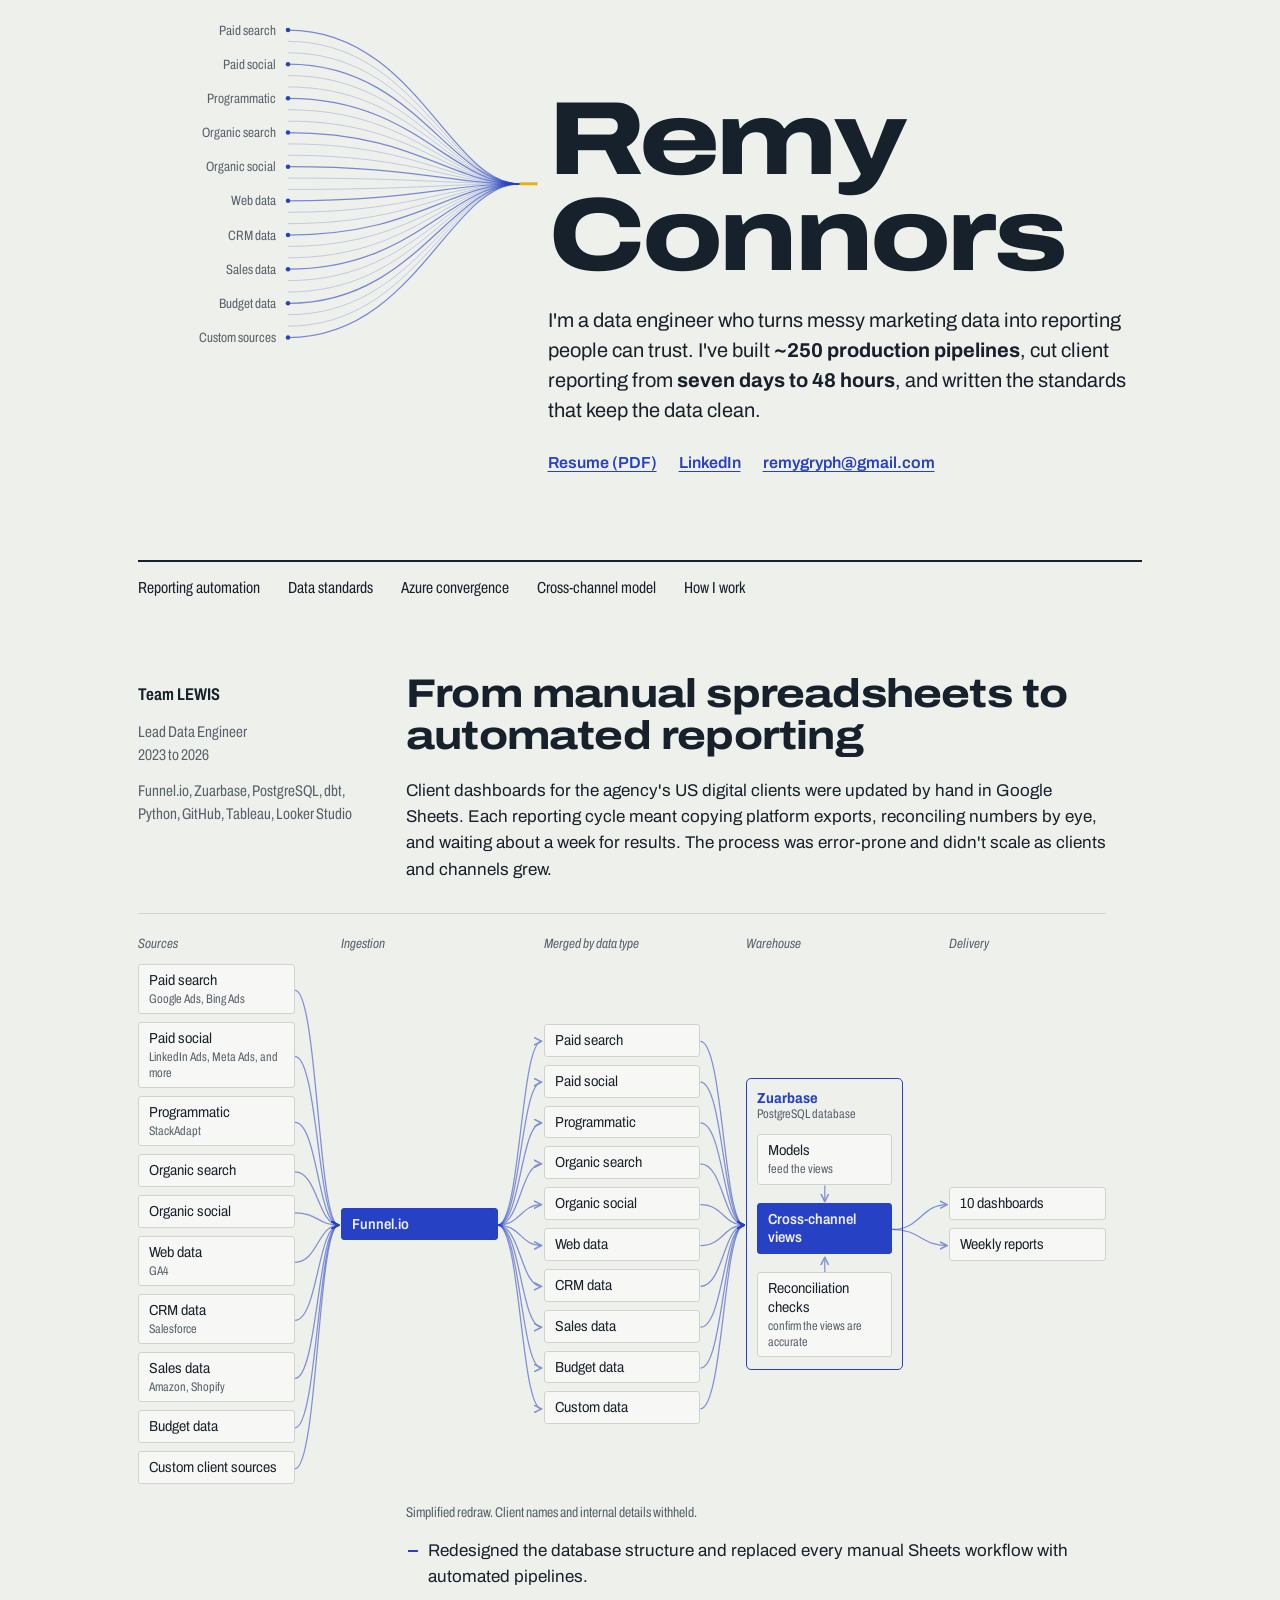
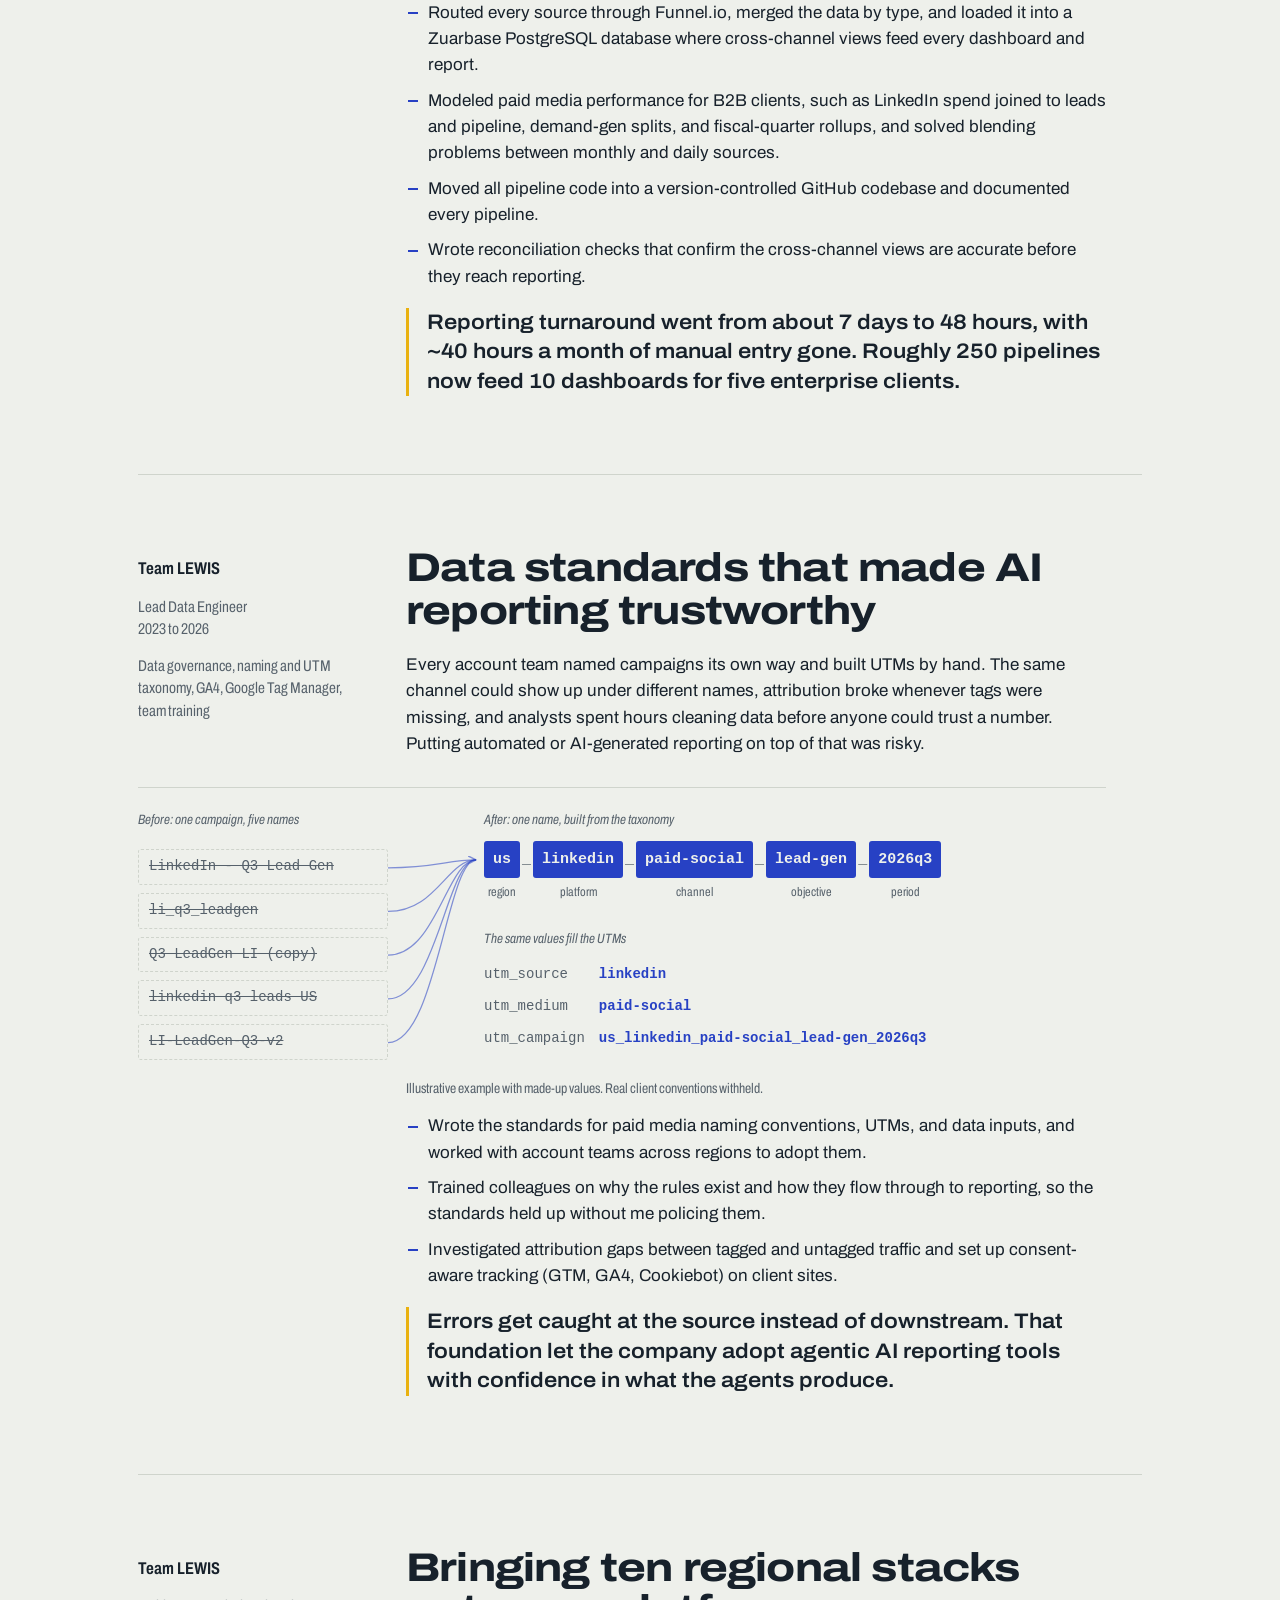
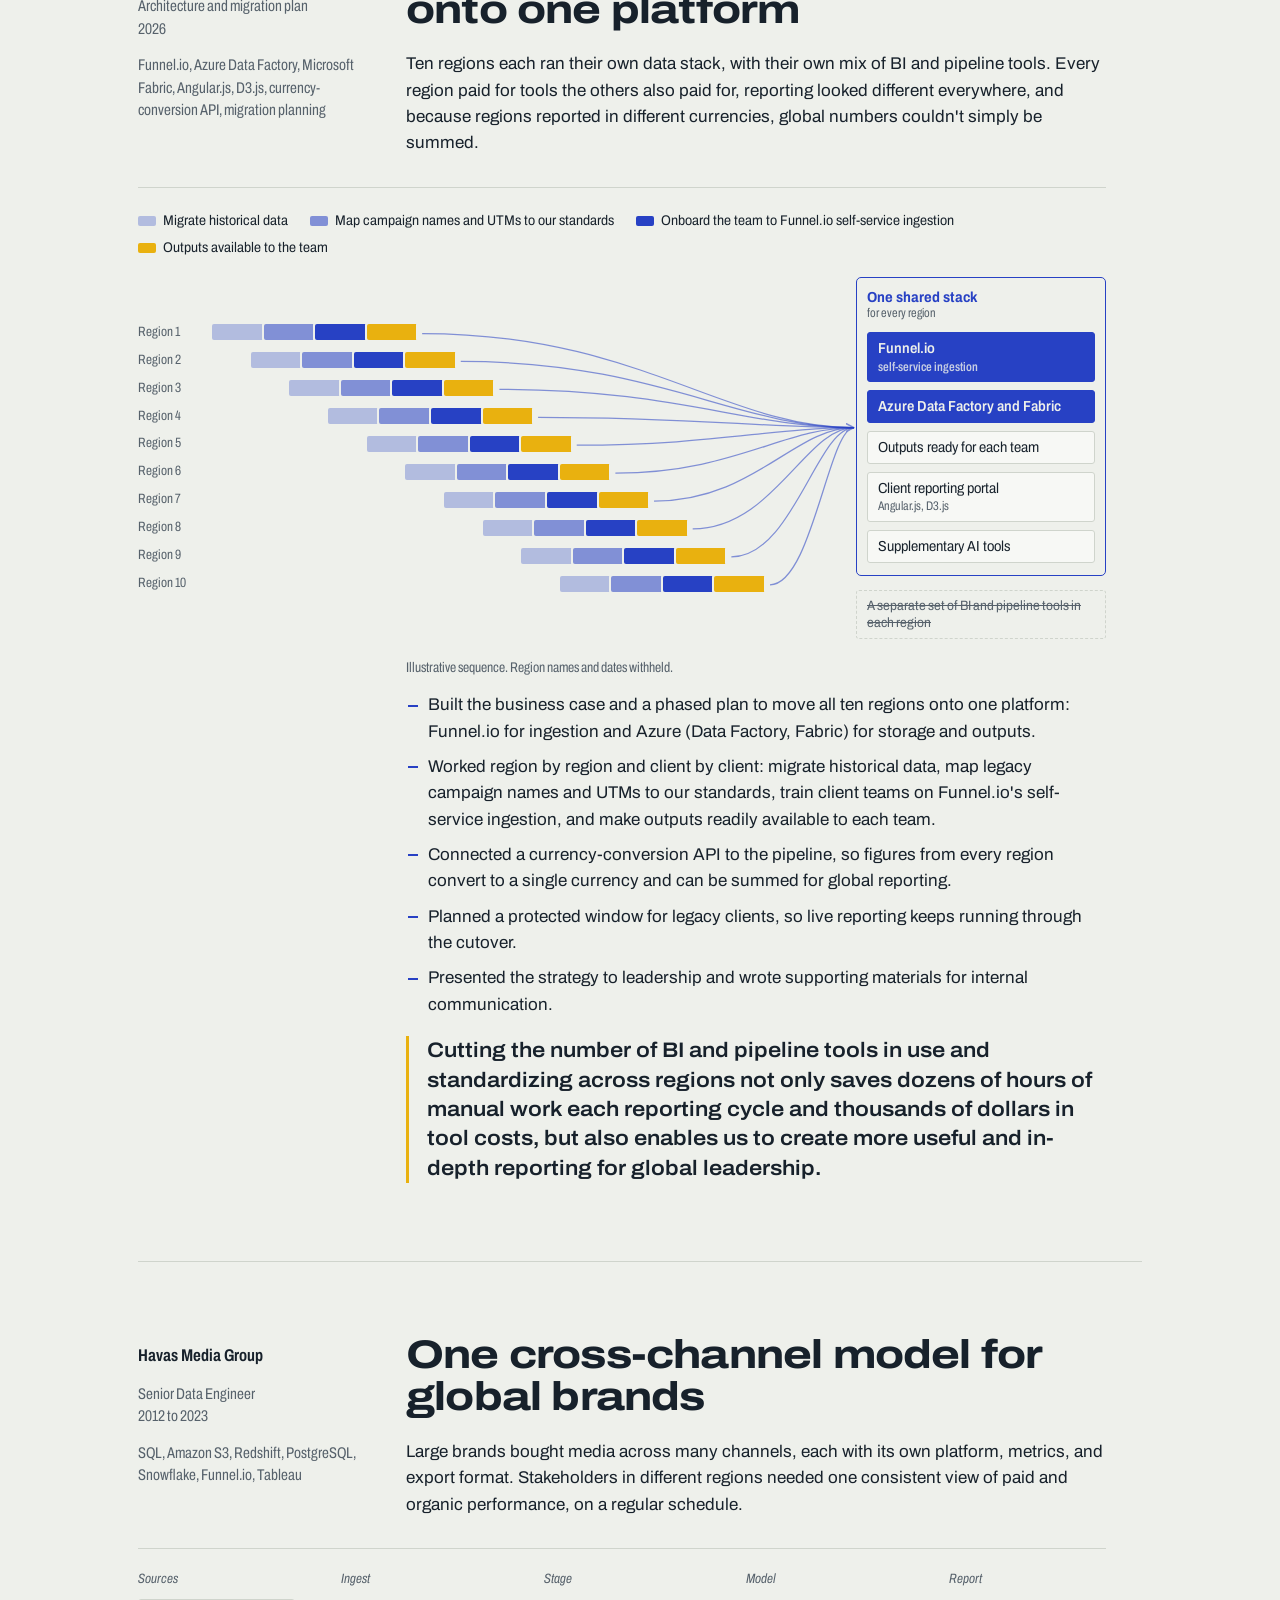
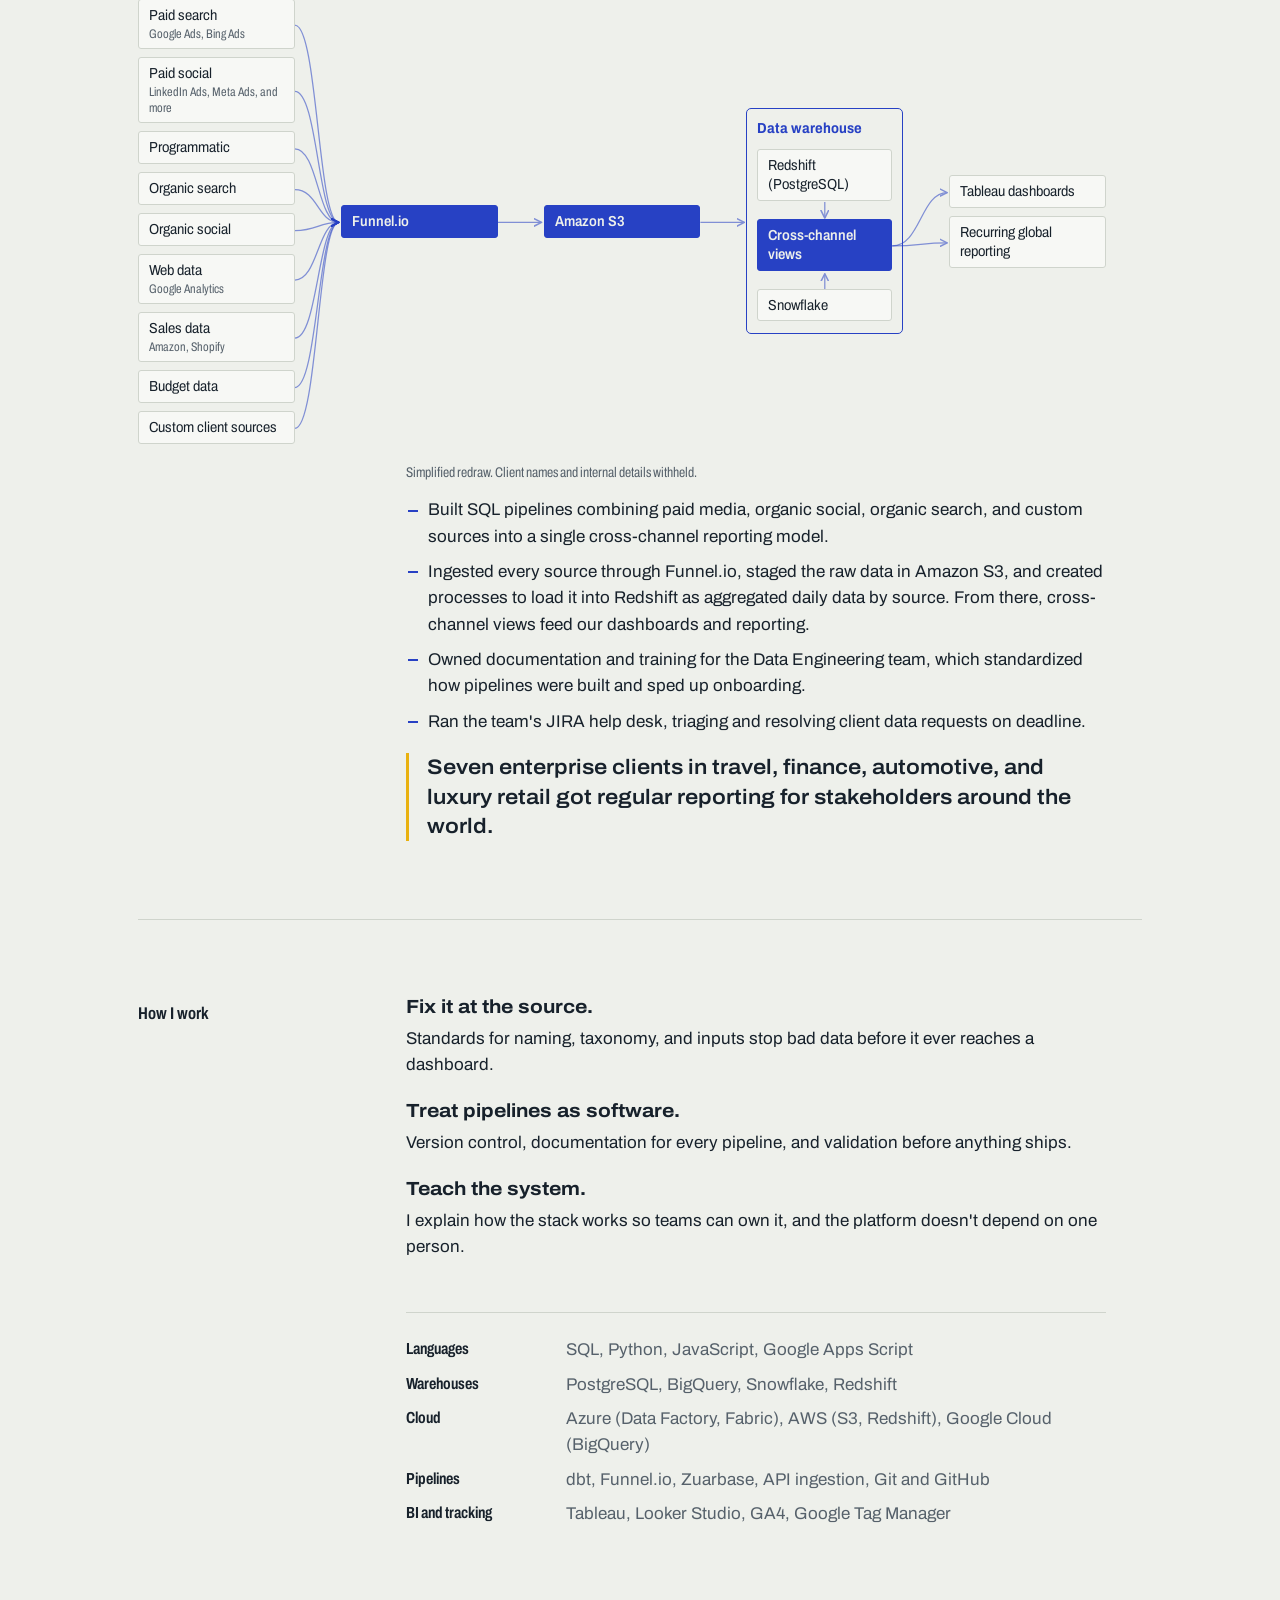
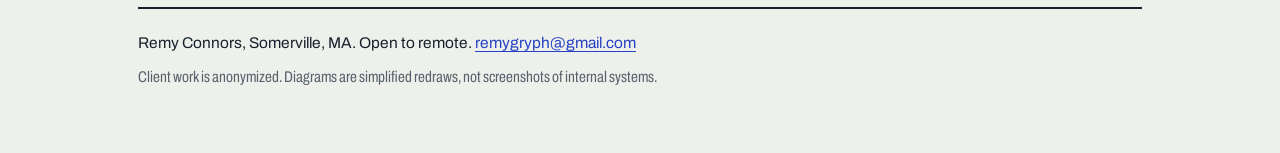
==== portfolio/index.html @ 930100eb "Add files via upload" ====
<!doctype html>
<html lang="en">
<head>
<meta charset="utf-8">
<meta name="viewport" content="width=device-width, initial-scale=1">
<title>Remy Connors, data engineer</title>
<meta name="description" content="Selected data engineering work by Remy Connors: marketing data pipelines, data standards, and cloud platform architecture.">
<link rel="preconnect" href="https://fonts.googleapis.com">
<link rel="preconnect" href="https://fonts.gstatic.com" crossorigin>
<link href="https://fonts.googleapis.com/css2?family=Archivo:ital,wdth,wght@0,62..125,300..900;1,62..125,300..900&display=swap" rel="stylesheet">
<style>
  :root {
    --paper: #eef0eb;
    --ink: #17212b;
    --soft: #56616b;
    --rule: #cfd4cc;
    --cobalt: #2741c4;
    --amber: #e9b10f;
    --node-bg: #f7f8f5;
  }
  @media (prefers-color-scheme: dark) {
    :root {
      --paper: #0f1b2d;
      --ink: #e6ebf1;
      --soft: #9aa8b8;
      --rule: #2a3a52;
      --cobalt: #8098ff;
      --amber: #f2c94c;
      --node-bg: #15243a;
    }
  }
  * { box-sizing: border-box; }
  html { scroll-behavior: smooth; }
  body {
    margin: 0;
    background: var(--paper);
    color: var(--ink);
    font-family: Archivo, "Helvetica Neue", Arial, sans-serif;
    font-size: 17px;
    line-height: 1.55;
    font-variation-settings: "wdth" 100;
    -webkit-font-smoothing: antialiased;
  }
  a { color: var(--cobalt); text-decoration-thickness: 1px; text-underline-offset: 3px; }
  a:hover { text-decoration-thickness: 2px; }
  a:focus-visible { outline: 2px solid var(--amber); outline-offset: 3px; border-radius: 2px; }
  .wrap { max-width: 1060px; margin: 0 auto; padding: 0 28px; }
  .cond { font-stretch: 75%; font-variation-settings: "wdth" 75; }

  /* Hero */
  .hero {
    position: relative;
    display: grid;
    grid-template-columns: 38% 1fr;
    min-height: 560px;
    align-items: center;
    padding: 56px 0 48px;
  }
  .hero svg { position: absolute; inset: 0; width: 100%; height: 100%; overflow: visible; }
  .hero .src { font-size: 13.5px; fill: var(--soft); font-variation-settings: "wdth" 75; }
  .hero path { fill: none; stroke: var(--cobalt); stroke-width: 1.25; opacity: .6; }
  .hero path.faint { stroke-width: 1; opacity: .22; }
  .hero .dot { fill: var(--cobalt); }
  .hero path.main { stroke: var(--amber); stroke-width: 3; opacity: 1; }
  .hero-text { grid-column: 2; position: relative; padding-left: 28px; }
  h1 {
    margin: 0 0 22px;
    font-size: clamp(46px, 8.2vw, 104px);
    line-height: .92;
    font-weight: 800;
    font-variation-settings: "wdth" 125;
    letter-spacing: -0.035em;
  }
  .lede { font-size: 20px; line-height: 1.5; max-width: 30em; margin: 0 0 26px; }
  .lede strong { font-weight: 700; }
  .contact { display: flex; flex-wrap: wrap; gap: 6px 22px; font-size: 16px; }
  .contact a { font-weight: 600; }

  /* Index */
  .index {
    border-top: 2px solid var(--ink);
    padding: 14px 0 0;
    display: flex; flex-wrap: wrap; gap: 4px 28px;
    font-variation-settings: "wdth" 75; font-size: 16px;
  }
  .index a { color: var(--ink); text-decoration: none; }
  .index a:hover { color: var(--cobalt); }

  /* Case studies */
  .case {
    display: grid;
    grid-template-columns: 220px 1fr;
    gap: 0 48px;
    padding: 72px 0 64px;
    border-bottom: 1px solid var(--rule);
  }
  .spec { font-variation-settings: "wdth" 75; font-size: 15.5px; line-height: 1.45; color: var(--soft); padding-top: 10px; }
  .spec p { margin: 0 0 14px; }
  .spec .org { color: var(--ink); font-weight: 650; font-size: 17px; }
  .story { max-width: 700px; }
  h2 {
    margin: 0 0 20px;
    font-size: clamp(28px, 3.6vw, 40px);
    line-height: 1.06;
    font-weight: 750;
    font-variation-settings: "wdth" 118;
    letter-spacing: -0.02em;
  }
  .story p { margin: 0 0 14px; }
  .story ul { margin: 0 0 18px; padding: 0; list-style: none; }
  .story li { position: relative; padding-left: 22px; margin-bottom: 9px; }
  .story li::before {
    content: ""; position: absolute; left: 2px; top: .72em;
    width: 10px; height: 2px; background: var(--cobalt);
  }
  .outcome {
    margin: 26px 0 0;
    font-size: 21px; line-height: 1.4; font-weight: 600;
    font-variation-settings: "wdth" 110;
    padding-left: 18px; border-left: 3px solid var(--amber);
  }

  /* Lineage diagrams */
  .lineage {
    position: relative;
    display: grid;
    grid-auto-flow: column;
    grid-auto-columns: 1fr;
    gap: 0 54px;
    margin: 30px 0 10px;
    padding: 50px 0 8px;
    border-top: 1px solid var(--rule);
  }
  .lineage svg { position: absolute; inset: 0; width: 100%; height: 100%; overflow: visible; pointer-events: none; }
  .lineage path { fill: none; stroke: var(--cobalt); stroke-width: 1.25; opacity: .55; }
  .lineage .ah { stroke-width: 1.4; opacity: 1; stroke-linecap: round; stroke-linejoin: round; }
  .lineage .junction { fill: var(--cobalt); }
  .col { position: relative; display: flex; flex-direction: column; justify-content: center; gap: 8px; z-index: 1; }
  .lineage .col-name { position: absolute; top: -30px; left: 0; margin: 0; font-size: 13.5px; font-style: italic; color: var(--soft); font-variation-settings: "wdth" 75; }
  .n {
    display: block;
    padding: 6px 10px;
    font-size: 14.5px; line-height: 1.3;
    font-variation-settings: "wdth" 88;
    background: var(--node-bg);
    border: 1px solid var(--rule);
    border-radius: 3px;
  }
  .n.key { background: var(--cobalt); border-color: var(--cobalt); color: var(--paper); font-weight: 600; }
  .n.old { color: var(--soft); text-decoration: line-through; text-decoration-color: var(--soft); background: transparent; border-style: dashed; }
  .n small { display: block; font-size: 12.5px; color: var(--soft); font-variation-settings: "wdth" 75; margin-top: 1px; }
  .n.key small { color: inherit; opacity: .8; }
  @media (min-width: 761px) {
    .lineage.wide { margin-left: -268px; width: calc(100% + 268px); gap: 0 46px; }
    .specimen.wide, .rollout.wide { margin-left: -268px; width: calc(100% + 268px); }
  }
  .group { display: flex; flex-direction: column; gap: 18px; padding: 10px 10px 12px; border: 1.5px solid var(--cobalt); border-radius: 5px; }
  .story .group-name { margin: 0 0 -6px; font-size: 14.5px; font-weight: 700; color: var(--cobalt); font-variation-settings: "wdth" 88; line-height: 1.25; }
  .group-name small { display: block; font-weight: 400; font-size: 12.5px; color: var(--soft); font-variation-settings: "wdth" 75; }
  /* Naming specimen */
  .specimen { position: relative; display: grid; grid-template-columns: minmax(0, 250px) 96px minmax(0, 1fr);
    margin: 30px 0 10px; padding: 22px 0 8px; border-top: 1px solid var(--rule); }
  .specimen code { font-family: ui-monospace, "SF Mono", Menlo, Consolas, monospace; font-size: 14px; }
  .sp-lines { position: absolute; inset: 0; width: 100%; height: 100%; overflow: visible; pointer-events: none; }
  .sp-lines path { fill: none; stroke: var(--cobalt); stroke-width: 1.25; opacity: .55; }
  .sp-lines .ah { stroke-width: 1.4; opacity: 1; stroke-linecap: round; stroke-linejoin: round; }
  .specimen .sp-cap { margin: 0 0 10px; font-size: 13.5px; font-style: italic; color: var(--soft); font-variation-settings: "wdth" 75; }
  .sp-before { display: flex; flex-direction: column; gap: 8px; position: relative; z-index: 1; }
  .raw { display: block; padding: 6px 10px; color: var(--soft); background: transparent;
    border: 1px dashed var(--rule); border-radius: 3px; text-decoration: line-through; text-decoration-color: var(--soft); }
  .sp-after { position: relative; z-index: 1; align-self: start; }
  .tokens { display: flex; flex-wrap: wrap; align-items: flex-start; margin: 0 0 26px; }
  .tok { display: flex; flex-direction: column; align-items: center; }
  .tok code { display: block; padding: 7px 9px; background: var(--cobalt); color: var(--paper); border-radius: 3px; font-weight: 600; font-size: 15px; }
  .tok small { margin-top: 5px; font-size: 12.5px; color: var(--soft); font-variation-settings: "wdth" 75; }
  .sep { padding: 7px 2px; font-family: ui-monospace, Menlo, monospace; font-size: 15px; color: var(--soft); }
  .utm { display: grid; grid-template-columns: max-content 1fr; gap: 6px 14px; margin: 0; align-items: baseline; }
  .utm dt { font-family: ui-monospace, Menlo, monospace; font-size: 14px; line-height: 1.5; color: var(--soft); }
  .utm dd code { line-height: 1.5; }
  .utm dd { margin: 0; min-width: 0; overflow-wrap: anywhere; }
  .utm dd code { color: var(--cobalt); font-weight: 600; }
  /* Regional rollout */
  .rollout { position: relative; margin: 30px 0 10px; padding: 22px 0 8px; border-top: 1px solid var(--rule); }
  .ro-legend { list-style: none; margin: 0 0 18px; padding: 0; display: flex; flex-wrap: wrap; gap: 6px 22px;
    font-size: 14px; font-variation-settings: "wdth" 88; }
  .story .ro-legend li { padding: 0; margin: 0; display: flex; align-items: center; gap: 7px; }
  .story .ro-legend li::before { content: none; }
  .sw { display: inline-block; width: 18px; height: 10px; border-radius: 2px; }
  .s1 { background: color-mix(in srgb, var(--cobalt) 30%, var(--paper)); }
  .s2 { background: color-mix(in srgb, var(--cobalt) 55%, var(--paper)); }
  .s3 { background: var(--cobalt); }
  .s4 { background: var(--amber); }
  .ro-body { display: grid; grid-template-columns: minmax(0, 1fr) 90px 250px; align-items: center; }
  .ro-rows { display: flex; flex-direction: column; gap: 7px; position: relative; z-index: 1; }
  .ro-row { display: grid; grid-template-columns: 74px 1fr; align-items: center; }
  .ro-label { font-size: 13.5px; color: var(--soft); font-variation-settings: "wdth" 75; }
  .ro-track { position: relative; height: 16px; }
  .seg { position: absolute; top: 0; bottom: 0; border-radius: 2px; border-right: 2px solid var(--paper); }
  .ro-target { position: relative; z-index: 1; display: flex; flex-direction: column; gap: 14px; }
  .ro-target .group { gap: 8px; }
  .ro-target .group-name { margin: 0 0 2px; }
  .ro-old { font-size: 13.5px; }
  .fig-note { font-size: 14px; color: var(--soft); margin: 4px 0 0; font-variation-settings: "wdth" 75; }

  /* Approach */
  .approach { padding: 72px 0 40px; display: grid; grid-template-columns: 220px 1fr; gap: 0 48px; }
  .approach dl { margin: 0; max-width: 700px; }
  .approach dt { font-weight: 700; font-size: 19px; font-variation-settings: "wdth" 110; margin-top: 18px; }
  .approach dt:first-child { margin-top: 0; }
  .approach dd { margin: 4px 0 0; }
  .approach .kit { display: grid; grid-template-columns: 140px 1fr; gap: 8px 20px; margin: 52px 0 0; padding-top: 24px; border-top: 1px solid var(--rule); max-width: 700px; }
  .kit dt { font-weight: 650; font-variation-settings: "wdth" 75; font-size: 16px; margin: 0; }
  .kit dd { margin: 0; color: var(--soft); }

  footer {
    border-top: 2px solid var(--ink);
    margin-top: 40px;
    padding: 22px 0 64px;
    display: flex; flex-wrap: wrap; justify-content: space-between; gap: 10px 32px;
    font-size: 15.5px;
  }
  footer p { margin: 0; }
  footer .note { color: var(--soft); font-variation-settings: "wdth" 75; }

  @media (max-width: 760px) {
    .wrap { padding: 0 18px; }
    .hero { grid-template-columns: 1fr; min-height: 0; padding: 0 0 40px; }
    .hero-text { grid-column: 1; padding: 190px 0 0; }
    .case, .approach { grid-template-columns: 1fr; padding: 52px 0 44px; }
    .spec { padding: 0 0 6px; display: flex; flex-wrap: wrap; gap: 0 18px; }
    .spec p { margin: 0 0 4px; }
    .lineage { grid-auto-flow: row; grid-auto-columns: auto; gap: 34px 0; padding-top: 22px; }
    .lineage .col-name { position: static; margin-bottom: 2px; }
    .specimen { grid-template-columns: 1fr; }
    .ro-body { grid-template-columns: 1fr; }
    .ro-row { grid-template-columns: 64px 1fr; }
    .ro-gap { height: 34px; }
    .sp-gap { height: 34px; }
    .sp-after { align-self: start; }
    .approach .kit { grid-template-columns: 1fr; gap: 0; }
    .kit dd { margin-bottom: 12px; }
  }
  @media (prefers-reduced-motion: reduce) {
    html { scroll-behavior: auto; }
    .hero path { animation: none !important; stroke-dashoffset: 0 !important; }
  }
</style>
</head>
<body>

<div class="wrap">
  <header class="hero" id="top">
    <svg id="hero-lines" aria-hidden="true"></svg>
    <div class="hero-text">
      <h1>Remy Connors</h1>
      <p class="lede">I'm a data engineer who turns messy marketing data into reporting people can trust.
        I've built <strong>~250 production pipelines</strong>, cut client reporting from
        <strong>seven days to 48 hours</strong>, and written the standards that keep the data clean.</p>
      <div class="contact">
        <a href="Remy_Connors_Resume.pdf">Resume (PDF)</a>
        <a href="https://www.linkedin.com/in/remyconnors">LinkedIn</a>
        <a href="mailto:remygryph@gmail.com">remygryph@gmail.com</a>
      </div>
    </div>
  </header>

  <nav class="index" aria-label="Case studies">
    <a href="#automation">Reporting automation</a>
    <a href="#standards">Data standards</a>
    <a href="#azure">Azure convergence</a>
    <a href="#crosschannel">Cross-channel model</a>
    <a href="#approach">How I work</a>
  </nav>

  <main>
    <article class="case" id="automation">
      <div class="spec">
        <p class="org">Team LEWIS</p>
        <p>Lead Data Engineer<br>2023 to 2026</p>
        <p>Funnel.io, Zuarbase, PostgreSQL, dbt, Python, GitHub, Tableau, Looker Studio</p>
      </div>
      <div class="story">
        <h2>From manual spreadsheets to automated reporting</h2>
        <p>Client dashboards for the agency's US digital clients were updated by hand in Google Sheets. Each
          reporting cycle meant copying platform exports, reconciling numbers by eye, and waiting about a week
          for results. The process was error-prone and didn't scale as clients and channels grew.</p>

        <div class="lineage wide" role="img" aria-label="Ten source types, including paid search, paid social, programmatic, organic search and social, GA4 web data, Salesforce CRM data, Amazon and Shopify sales data, budget data and custom client sources, each flow into Funnel.io. Funnel.io merges the data by type and sends it to a Zuarbase PostgreSQL database, where models feed cross-channel views and reconciliation checks confirm their accuracy. The views feed dashboards and weekly reports.">
          <div class="col">
            <p class="col-name">Sources</p>
            <span class="n" data-to="a-funnel">Paid search<small>Google Ads, Bing Ads</small></span>
            <span class="n" data-to="a-funnel">Paid social<small>LinkedIn Ads, Meta Ads, and more</small></span>
            <span class="n" data-to="a-funnel">Programmatic<small>StackAdapt</small></span>
            <span class="n" data-to="a-funnel">Organic search</span>
            <span class="n" data-to="a-funnel">Organic social</span>
            <span class="n" data-to="a-funnel">Web data<small>GA4</small></span>
            <span class="n" data-to="a-funnel">CRM data<small>Salesforce</small></span>
            <span class="n" data-to="a-funnel">Sales data<small>Amazon, Shopify</small></span>
            <span class="n" data-to="a-funnel">Budget data</span>
            <span class="n" data-to="a-funnel">Custom client sources</span>
          </div>
          <div class="col">
            <p class="col-name">Ingestion</p>
            <span class="n key" id="a-funnel" data-to="t1,t2,t3,t4,t5,t6,t7,t8,t9,t10">Funnel.io</span>
          </div>
          <div class="col">
            <p class="col-name">Merged by data type</p>
            <span class="n" id="t1" data-to="a-zb">Paid search</span>
            <span class="n" id="t2" data-to="a-zb">Paid social</span>
            <span class="n" id="t3" data-to="a-zb">Programmatic</span>
            <span class="n" id="t4" data-to="a-zb">Organic search</span>
            <span class="n" id="t5" data-to="a-zb">Organic social</span>
            <span class="n" id="t6" data-to="a-zb">Web data</span>
            <span class="n" id="t7" data-to="a-zb">CRM data</span>
            <span class="n" id="t8" data-to="a-zb">Sales data</span>
            <span class="n" id="t10" data-to="a-zb">Budget data</span>
            <span class="n" id="t9" data-to="a-zb">Custom data</span>
          </div>
          <div class="col">
            <p class="col-name">Warehouse</p>
            <div class="group" id="a-zb">
              <p class="group-name">Zuarbase<small>PostgreSQL database</small></p>
              <span class="n" id="a-models" data-v="a-views">Models<small>feed the views</small></span>
              <span class="n key" id="a-views" data-to="a-dash,a-weekly">Cross-channel views</span>
              <span class="n" id="a-checks" data-v="a-views">Reconciliation checks<small>confirm the views are accurate</small></span>
            </div>
          </div>
          <div class="col">
            <p class="col-name">Delivery</p>
            <span class="n" id="a-dash">10 dashboards</span>
            <span class="n" id="a-weekly">Weekly reports</span>
          </div>
        </div>
        <p class="fig-note">Simplified redraw. Client names and internal details withheld.</p>

        <ul>
          <li>Redesigned the database structure and replaced every manual Sheets workflow with automated pipelines.</li>
          <li>Routed every source through Funnel.io, merged the data by type, and loaded it into a Zuarbase
            PostgreSQL database where cross-channel views feed every dashboard and report.</li>
          <li>Modeled paid media performance for B2B clients, such as LinkedIn spend joined to leads and pipeline,
            demand-gen splits, and fiscal-quarter rollups, and solved blending problems between monthly and daily sources.</li>
          <li>Moved all pipeline code into a version-controlled GitHub codebase and documented every pipeline.</li>
          <li>Wrote reconciliation checks that confirm the cross-channel views are accurate before they reach reporting.</li>
        </ul>
        <p class="outcome">Reporting turnaround went from about 7 days to 48 hours, with ~40 hours a month of
          manual entry gone. Roughly 250 pipelines now feed 10 dashboards for five enterprise clients.</p>
      </div>
    </article>

    <article class="case" id="standards">
      <div class="spec">
        <p class="org">Team LEWIS</p>
        <p>Lead Data Engineer<br>2023 to 2026</p>
        <p>Data governance, naming and UTM taxonomy, GA4, Google Tag Manager, team training</p>
      </div>
      <div class="story">
        <h2>Data standards that made AI reporting trustworthy</h2>
        <p>Every account team named campaigns its own way and built UTMs by hand. The same channel could show
          up under different names, attribution broke whenever tags were missing, and analysts spent hours
          cleaning data before anyone could trust a number. Putting automated or AI-generated reporting on
          top of that was risky.</p>

        <figure class="specimen wide" role="img" aria-label="Illustrative example. Before: one LinkedIn lead-gen campaign appears under five different hand-typed names. After: a single name built from the taxonomy, us_linkedin_paid-social_lead-gen_2026q3, made of region, platform, channel, objective and period segments, and the same values fill the utm_source, utm_medium and utm_campaign tags.">
          <svg class="sp-lines" aria-hidden="true"></svg>
          <div class="sp-before">
            <p class="sp-cap">Before: one campaign, five names</p>
            <code class="raw">LinkedIn - Q3 Lead Gen</code>
            <code class="raw">li_q3_leadgen</code>
            <code class="raw">Q3 LeadGen LI (copy)</code>
            <code class="raw">linkedin q3 leads US</code>
            <code class="raw">LI-LeadGen-Q3-v2</code>
          </div>
          <div class="sp-gap"></div>
          <div class="sp-after">
            <p class="sp-cap">After: one name, built from the taxonomy</p>
            <div class="tokens">
              <span class="tok"><code>us</code><small>region</small></span><span class="sep">_</span><span class="tok"><code>linkedin</code><small>platform</small></span><span class="sep">_</span><span class="tok"><code>paid-social</code><small>channel</small></span><span class="sep">_</span><span class="tok"><code>lead-gen</code><small>objective</small></span><span class="sep">_</span><span class="tok"><code>2026q3</code><small>period</small></span>
            </div>
            <p class="sp-cap">The same values fill the UTMs</p>
            <dl class="utm">
              <dt>utm_source</dt><dd><code>linkedin</code></dd>
              <dt>utm_medium</dt><dd><code>paid-social</code></dd>
              <dt>utm_campaign</dt><dd><code>us_linkedin_paid-social_lead-gen_2026q3</code></dd>
            </dl>
          </div>
        </figure>
        <p class="fig-note">Illustrative example with made-up values. Real client conventions withheld.</p>

        <ul>
          <li>Wrote the standards for paid media naming conventions, UTMs, and data inputs, and worked with
            account teams across regions to adopt them.</li>
          <li>Trained colleagues on why the rules exist and how they flow through to reporting, so the standards
            held up without me policing them.</li>
          <li>Investigated attribution gaps between tagged and untagged traffic and set up consent-aware tracking
            (GTM, GA4, Cookiebot) on client sites.</li>
        </ul>
        <p class="outcome">Errors get caught at the source instead of downstream. That foundation let the company
          adopt agentic AI reporting tools with confidence in what the agents produce.</p>
      </div>
    </article>

    <article class="case" id="azure">
      <div class="spec">
        <p class="org">Team LEWIS</p>
        <p>Architecture and migration plan<br>2026</p>
        <p>Funnel.io, Azure Data Factory, Microsoft Fabric, Angular.js, D3.js, currency-conversion API, migration planning</p>
      </div>
      <div class="story">
        <h2>Bringing ten regional stacks onto one platform</h2>
        <p>Ten regions each ran their own data stack, with their own mix of BI and pipeline tools. Every
          region paid for tools the others also paid for, reporting looked different everywhere, and because
          regions reported in different currencies, global numbers couldn't simply be summed.</p>

        <figure class="rollout wide" role="img" aria-label="Illustrative rollout plan. Ten regions move onto the shared stack one after another. For each region the steps are: migrate historical data, map campaign names and UTMs to our standards, onboard the team to Funnel.io self-service ingestion, and make outputs available to the team. Every region ends on one shared stack: Funnel.io, Azure Data Factory and Fabric, outputs for each team, a client reporting portal built with Angular.js and D3.js, and supplementary AI tools, replacing separate BI and pipeline tools in each region.">
          <svg class="sp-lines" aria-hidden="true"></svg>
          <ul class="ro-legend"><li><i class="sw s1"></i>Migrate historical data</li><li><i class="sw s2"></i>Map campaign names and UTMs to our standards</li><li><i class="sw s3"></i>Onboard the team to Funnel.io self-service ingestion</li><li><i class="sw s4"></i>Outputs available to the team</li></ul>
          <div class="ro-body">
            <div class="ro-rows">
              <div class="ro-row"><span class="ro-label">Region 1</span><div class="ro-track"><i class="seg s1" style="left:0.000%;width:9.302%"></i><i class="seg s2" style="left:9.302%;width:9.302%"></i><i class="seg s3" style="left:18.605%;width:9.302%"></i><i class="seg s4" style="left:27.907%;width:9.302%"></i></div></div>
              <div class="ro-row"><span class="ro-label">Region 2</span><div class="ro-track"><i class="seg s1" style="left:6.977%;width:9.302%"></i><i class="seg s2" style="left:16.279%;width:9.302%"></i><i class="seg s3" style="left:25.581%;width:9.302%"></i><i class="seg s4" style="left:34.884%;width:9.302%"></i></div></div>
              <div class="ro-row"><span class="ro-label">Region 3</span><div class="ro-track"><i class="seg s1" style="left:13.953%;width:9.302%"></i><i class="seg s2" style="left:23.256%;width:9.302%"></i><i class="seg s3" style="left:32.558%;width:9.302%"></i><i class="seg s4" style="left:41.860%;width:9.302%"></i></div></div>
              <div class="ro-row"><span class="ro-label">Region 4</span><div class="ro-track"><i class="seg s1" style="left:20.930%;width:9.302%"></i><i class="seg s2" style="left:30.233%;width:9.302%"></i><i class="seg s3" style="left:39.535%;width:9.302%"></i><i class="seg s4" style="left:48.837%;width:9.302%"></i></div></div>
              <div class="ro-row"><span class="ro-label">Region 5</span><div class="ro-track"><i class="seg s1" style="left:27.907%;width:9.302%"></i><i class="seg s2" style="left:37.209%;width:9.302%"></i><i class="seg s3" style="left:46.512%;width:9.302%"></i><i class="seg s4" style="left:55.814%;width:9.302%"></i></div></div>
              <div class="ro-row"><span class="ro-label">Region 6</span><div class="ro-track"><i class="seg s1" style="left:34.884%;width:9.302%"></i><i class="seg s2" style="left:44.186%;width:9.302%"></i><i class="seg s3" style="left:53.488%;width:9.302%"></i><i class="seg s4" style="left:62.791%;width:9.302%"></i></div></div>
              <div class="ro-row"><span class="ro-label">Region 7</span><div class="ro-track"><i class="seg s1" style="left:41.860%;width:9.302%"></i><i class="seg s2" style="left:51.163%;width:9.302%"></i><i class="seg s3" style="left:60.465%;width:9.302%"></i><i class="seg s4" style="left:69.767%;width:9.302%"></i></div></div>
              <div class="ro-row"><span class="ro-label">Region 8</span><div class="ro-track"><i class="seg s1" style="left:48.837%;width:9.302%"></i><i class="seg s2" style="left:58.140%;width:9.302%"></i><i class="seg s3" style="left:67.442%;width:9.302%"></i><i class="seg s4" style="left:76.744%;width:9.302%"></i></div></div>
              <div class="ro-row"><span class="ro-label">Region 9</span><div class="ro-track"><i class="seg s1" style="left:55.814%;width:9.302%"></i><i class="seg s2" style="left:65.116%;width:9.302%"></i><i class="seg s3" style="left:74.419%;width:9.302%"></i><i class="seg s4" style="left:83.721%;width:9.302%"></i></div></div>
              <div class="ro-row"><span class="ro-label">Region 10</span><div class="ro-track"><i class="seg s1" style="left:62.791%;width:9.302%"></i><i class="seg s2" style="left:72.093%;width:9.302%"></i><i class="seg s3" style="left:81.395%;width:9.302%"></i><i class="seg s4" style="left:90.698%;width:9.302%"></i></div></div>
            </div>
            <div class="ro-gap"></div>
            <div class="ro-target">
              <div class="group">
                <p class="group-name">One shared stack<small>for every region</small></p>
                <span class="n key">Funnel.io<small>self-service ingestion</small></span>
                <span class="n key">Azure Data Factory and Fabric</span>
                <span class="n">Outputs ready for each team</span>
                <span class="n">Client reporting portal<small>Angular.js, D3.js</small></span>
                <span class="n">Supplementary AI tools</span>
              </div>
              <span class="n old ro-old">A separate set of BI and pipeline tools in each region</span>
            </div>
          </div>
        </figure>
        <p class="fig-note">Illustrative sequence. Region names and dates withheld.</p>

        <ul>
          <li>Built the business case and a phased plan to move all ten regions onto one platform: Funnel.io for
            ingestion and Azure (Data Factory, Fabric) for storage and outputs.</li>
          <li>Worked region by region and client by client: migrate historical data, map legacy campaign names
            and UTMs to our standards, train client teams on Funnel.io's self-service ingestion, and make
            outputs readily available to each team.</li>
          <li>Connected a currency-conversion API to the pipeline, so figures from every region convert to a single
            currency and can be summed for global reporting.</li>
          <li>Planned a protected window for legacy clients, so live reporting keeps running through the cutover.</li>
          <li>Presented the strategy to leadership and wrote supporting materials for internal communication.</li>
        </ul>
        <p class="outcome">Cutting the number of BI and pipeline tools in use and standardizing across regions not
          only saves dozens of hours of manual work each reporting cycle and thousands of dollars in tool costs, but
          also enables us to create more useful and in-depth reporting for global leadership.</p>
      </div>
    </article>

    <article class="case" id="crosschannel">
      <div class="spec">
        <p class="org">Havas Media Group</p>
        <p>Senior Data Engineer<br>2012 to 2023</p>
        <p>SQL, Amazon S3, Redshift, PostgreSQL, Snowflake, Funnel.io, Tableau</p>
      </div>
      <div class="story">
        <h2>One cross-channel model for global brands</h2>
        <p>Large brands bought media across many channels, each with its own platform, metrics, and export
          format. Stakeholders in different regions needed one consistent view of paid and organic performance,
          on a regular schedule.</p>

        <div class="lineage wide" role="img" aria-label="Nine source types, including paid search, paid social, programmatic, organic search and social, Google Analytics web data, Amazon and Shopify sales data, budget data and custom client sources, each flow into Funnel.io for ingestion, are staged in Amazon S3, and load into a data warehouse where Redshift (PostgreSQL) and Snowflake feed cross-channel views. The views feed Tableau dashboards and recurring global reporting.">
          <div class="col">
            <p class="col-name">Sources</p>
            <span class="n" data-to="h-funnel">Paid search<small>Google Ads, Bing Ads</small></span>
            <span class="n" data-to="h-funnel">Paid social<small>LinkedIn Ads, Meta Ads, and more</small></span>
            <span class="n" data-to="h-funnel">Programmatic</span>
            <span class="n" data-to="h-funnel">Organic search</span>
            <span class="n" data-to="h-funnel">Organic social</span>
            <span class="n" data-to="h-funnel">Web data<small>Google Analytics</small></span>
            <span class="n" data-to="h-funnel">Sales data<small>Amazon, Shopify</small></span>
            <span class="n" data-to="h-funnel">Budget data</span>
            <span class="n" data-to="h-funnel">Custom client sources</span>
          </div>
          <div class="col">
            <p class="col-name">Ingest</p>
            <span class="n key" id="h-funnel" data-to="h-s3">Funnel.io</span>
          </div>
          <div class="col">
            <p class="col-name">Stage</p>
            <span class="n key" id="h-s3" data-to="h-wh">Amazon S3</span>
          </div>
          <div class="col">
            <p class="col-name">Model</p>
            <div class="group" id="h-wh">
              <p class="group-name">Data warehouse</p>
              <span class="n" data-v="h-model">Redshift (PostgreSQL)</span>
              <span class="n key" id="h-model" data-to="h-tab,h-global">Cross-channel views</span>
              <span class="n" data-v="h-model">Snowflake</span>
            </div>
          </div>
          <div class="col">
            <p class="col-name">Report</p>
            <span class="n" id="h-tab">Tableau dashboards</span>
            <span class="n" id="h-global">Recurring global reporting</span>
          </div>
        </div>
        <p class="fig-note">Simplified redraw. Client names and internal details withheld.</p>

        <ul>
          <li>Built SQL pipelines combining paid media, organic social, organic search, and custom sources into a
            single cross-channel reporting model.</li>
          <li>Ingested every source through Funnel.io, staged the raw data in Amazon S3, and created processes to
            load it into Redshift as aggregated daily data by source. From there, cross-channel views feed our
            dashboards and reporting.</li>
          <li>Owned documentation and training for the Data Engineering team, which standardized how pipelines
            were built and sped up onboarding.</li>
          <li>Ran the team's JIRA help desk, triaging and resolving client data requests on deadline.</li>
        </ul>
        <p class="outcome">Seven enterprise clients in travel, finance, automotive, and luxury retail got regular
          reporting for stakeholders around the world.</p>
      </div>
    </article>

    <section class="approach" id="approach">
      <div class="spec">
        <p class="org">How I work</p>
      </div>
      <div>
        <dl>
          <dt>Fix it at the source.</dt>
          <dd>Standards for naming, taxonomy, and inputs stop bad data before it ever reaches a dashboard.</dd>
          <dt>Treat pipelines as software.</dt>
          <dd>Version control, documentation for every pipeline, and validation before anything ships.</dd>
          <dt>Teach the system.</dt>
          <dd>I explain how the stack works so teams can own it, and the platform doesn't depend on one person.</dd>
        </dl>
        <dl class="kit">
          <dt>Languages</dt><dd>SQL, Python, JavaScript, Google Apps Script</dd>
          <dt>Warehouses</dt><dd>PostgreSQL, BigQuery, Snowflake, Redshift</dd>
          <dt>Cloud</dt><dd>Azure (Data Factory, Fabric), AWS (S3, Redshift), Google Cloud (BigQuery)</dd>
          <dt>Pipelines</dt><dd>dbt, Funnel.io, Zuarbase, API ingestion, Git and GitHub</dd>
          <dt>BI and tracking</dt><dd>Tableau, Looker Studio, GA4, Google Tag Manager</dd>
        </dl>
      </div>
    </section>
  </main>

  <footer>
    <p>Remy Connors, Somerville, MA. Open to remote.
      <a href="mailto:remygryph@gmail.com">remygryph@gmail.com</a></p>
    <p class="note">Client work is anonymized. Diagrams are simplified redraws, not screenshots of internal systems.</p>
  </footer>
</div>

<script>
(function () {
  var NS = "http://www.w3.org/2000/svg";
  var reduce = window.matchMedia("(prefers-reduced-motion: reduce)").matches;

  function el(name, attrs) {
    var e = document.createElementNS(NS, name);
    for (var k in attrs) e.setAttribute(k, attrs[k]);
    return e;
  }

  // Deterministic pseudo-random so the hero looks the same on every load
  var seed = 7;
  function rand() { seed = (seed * 9301 + 49297) % 233280; return seed / 233280; }

  var sources = ["Paid search", "Paid social", "Programmatic", "Organic search", "Organic social",
                 "Web data", "CRM data", "Sales data", "Budget data", "Custom sources"];

  function drawHero() {
    var svg = document.getElementById("hero-lines");
    var hero = svg.parentNode;
    var title = hero.querySelector("h1");
    svg.innerHTML = "";
    seed = 7;
    var hb = hero.getBoundingClientRect();
    var tb = title.getBoundingClientRect();
    var w = hb.width, h = hb.height;
    var mobile = window.innerWidth <= 760;
    var tx, ty, paths = [];

    if (!mobile) {
      // A tidy fan: one labeled line per source, all starting on the same edge,
      // evenly spaced and symmetric around the point where they meet the name.
      tx = tb.left - hb.left - 4;
      ty = tb.top - hb.top + tb.height * 0.48;
      var n = sources.length;
      var step = Math.min(38, (2 * ty - 60) / (n - 1), (2 * (h - ty) - 60) / (n - 1));
      var top = ty - step * (n - 1) / 2;
      var x0 = 150;
      var endX = tx - 24;
      function fan(y) {
        return "M" + x0 + "," + y + " C" + (x0 + (endX - x0) * 0.55) + "," + y + " " +
               (endX - (endX - x0) * 0.3) + "," + ty + " " + endX + "," + ty;
      }
      for (var i = 0; i < n; i++) {
        var y0 = top + i * step;
        paths.push(fan(y0));
        if (i < n - 1) { paths.push("faint:" + fan(y0 + step / 3)); paths.push("faint:" + fan(y0 + 2 * step / 3)); }
        var t = el("text", { x: x0 - 12, y: y0, "text-anchor": "end", "dominant-baseline": "central", "class": "src" });
        t.textContent = sources[i];
        svg.appendChild(t);
        svg.appendChild(el("circle", { cx: x0, cy: y0, r: 2.25, "class": "dot" }));
      }
      paths.push("main:M" + endX + "," + ty + " L" + (tx - 6) + "," + ty);
    } else {
      tx = tb.left - hb.left + 2;
      ty = tb.top - hb.top - 10;
      var m = 13, y1 = 26, endY = ty - 18;
      for (var j = 0; j < m; j++) {
        var x1 = 6 + j * ((w - 12) / (m - 1));
        paths.push("M" + x1 + "," + y1 + " C" + x1 + "," + (y1 + (endY - y1) * 0.55) + " " + tx + "," + (endY - (endY - y1) * 0.3) + " " + tx + "," + endY);
        svg.appendChild(el("circle", { cx: x1, cy: y1, r: 2.25, "class": "dot" }));
      }
      paths.push("main:M" + tx + "," + endY + " L" + tx + "," + (ty + 2));
    }

    paths.forEach(function (d, i) {
      var main = d.indexOf("main:") === 0, faint = d.indexOf("faint:") === 0;
      var p = el("path", { d: main ? d.slice(5) : faint ? d.slice(6) : d });
      if (main) p.setAttribute("class", "main");
      if (faint) p.setAttribute("class", "faint");
      svg.appendChild(p);
      if (!reduce && !drawHero.done) {
        var len = p.getTotalLength();
        p.style.strokeDasharray = len;
        p.style.strokeDashoffset = len;
        var delay = main ? 1350 : 40 + i * 28;
        p.animate([{ strokeDashoffset: len }, { strokeDashoffset: 0 }],
                  { duration: main ? 350 : 1100, delay: delay, easing: "cubic-bezier(.3,.6,.2,1)", fill: "forwards" });
      }
    });
    drawHero.done = true;
  }

  function drawLineage(box) {
    var old = box.querySelector("svg");
    if (old) old.remove();
    var svg = el("svg", { "aria-hidden": "true" });
    box.insertBefore(svg, box.firstChild);
    var bb = box.getBoundingClientRect();
    var cols = box.querySelectorAll(".col");
    var vertical = getComputedStyle(box).gridAutoFlow.indexOf("row") === 0;

    // Arrowhead so every connection reads left to right
    var defs = el("defs", {});
    var mk = el("marker", { id: "ah" + (++drawLineage.n), viewBox: "0 0 8 8", refX: "7", refY: "4",
                            markerWidth: "7", markerHeight: "7", orient: "auto" });
    mk.appendChild(el("path", { d: "M0,0.5 L7,4 L0,7.5", "class": "ah" }));
    defs.appendChild(mk);
    svg.appendChild(defs);
    var arrow = "url(#" + mk.id + ")";

    function mid(r, side) {
      return { x: (side === "r" ? r.right : r.left) - bb.left, y: r.top + r.height / 2 - bb.top };
    }

    for (var c = 0; c < cols.length - 1; c++) {
      // Vertical edges inside a group (for example, models feeding views)
      cols[c].querySelectorAll(".n[data-v]").forEach(function (n) {
        var r1 = n.getBoundingClientRect(), r2 = document.getElementById(n.getAttribute("data-v")).getBoundingClientRect();
        var x = r1.left + r1.width / 2 - bb.left;
        var down = r1.bottom <= r2.top;
        var ya = (down ? r1.bottom : r1.top) - bb.top, yb = (down ? r2.top - 2 : r2.bottom + 2) - bb.top;
        svg.appendChild(el("path", { d: "M" + x + "," + ya + " L" + x + "," + yb, "marker-end": arrow }));
      });

      if (vertical) {
        var y1 = cols[c].getBoundingClientRect().bottom - bb.top + 5;
        var y2 = cols[c + 1].getBoundingClientRect().top - bb.top - 5;
        svg.appendChild(el("path", { d: "M18," + y1 + " L18," + y2, "marker-end": arrow }));
        continue;
      }
      var from = Array.prototype.map.call(cols[c].querySelectorAll(".n"), function (n) { return mid(n.getBoundingClientRect(), "r"); });
      var to = Array.prototype.map.call(cols[c + 1].querySelectorAll(".n"), function (n) { return mid(n.getBoundingClientRect(), "l"); });

      // Explicit edges: nodes name their targets with data-to
      var srcNodes = cols[c].querySelectorAll(".n[data-to]");
      if (srcNodes.length) {
        srcNodes.forEach(function (n) {
          var a = mid(n.getBoundingClientRect(), "r");
          n.getAttribute("data-to").split(",").forEach(function (id) {
            var tgt = document.getElementById(id.trim());
            if (!tgt) return;
            var b = mid(tgt.getBoundingClientRect(), "l");
            var k = (b.x - a.x) * 0.5;
            svg.appendChild(el("path", { d: "M" + a.x + "," + a.y + " C" + (a.x + k) + "," + a.y + " " + (b.x - k) + "," + b.y + " " + (b.x - 2) + "," + b.y, "marker-end": arrow }));
          });
        });
        continue;
      }

      // One-to-one columns: each item maps straight to its counterpart
      if (cols[c].getAttribute("data-link") === "pair" && from.length === to.length) {
        for (var p = 0; p < from.length; p++) {
          svg.appendChild(el("path", { d: "M" + from[p].x + "," + from[p].y + " L" + (to[p].x - 2) + "," + to[p].y, "marker-end": arrow }));
        }
        continue;
      }

      // Otherwise the stage merges at one junction, then fans out to the next stage
      var x1 = Math.max.apply(null, from.map(function (f) { return f.x; }));
      var x2 = Math.min.apply(null, to.map(function (t) { return t.x; }));
      var jx = (x1 + x2) / 2;
      var all = from.concat(to);
      var jy = all.reduce(function (s, q) { return s + q.y; }, 0) / all.length;
      from.forEach(function (f) {
        var k = (jx - f.x) * 0.75;
        svg.appendChild(el("path", { d: "M" + f.x + "," + f.y + " C" + (f.x + k) + "," + f.y + " " + (jx - (jx - f.x) * 0.25) + "," + jy + " " + jx + "," + jy }));
      });
      to.forEach(function (t) {
        var k = (t.x - jx) * 0.75;
        svg.appendChild(el("path", { d: "M" + jx + "," + jy + " C" + (jx + (t.x - jx) * 0.25) + "," + jy + " " + (t.x - k) + "," + t.y + " " + (t.x - 2) + "," + t.y, "marker-end": arrow }));
      });
      svg.appendChild(el("circle", { cx: jx, cy: jy, r: 3.5, "class": "junction" }));
    }
  }
  drawLineage.n = 0;

  function drawSpecimen(fig) {
    var svg = fig.querySelector(".sp-lines");
    svg.innerHTML = "";
    var fb = fig.getBoundingClientRect();
    var target = fig.querySelector(".tokens").getBoundingClientRect();
    var defs = el("defs", {});
    var mk = el("marker", { id: "spah", viewBox: "0 0 8 8", refX: "7", refY: "4", markerWidth: "7", markerHeight: "7", orient: "auto" });
    mk.appendChild(el("path", { d: "M0,0.5 L7,4 L0,7.5", "class": "ah" }));
    defs.appendChild(mk); svg.appendChild(defs);
    var stacked = getComputedStyle(fig).gridTemplateColumns.split(" ").length < 3;
    if (stacked) {
      var last = fig.querySelector(".sp-before").getBoundingClientRect();
      var y1 = last.bottom - fb.top + 6, y2 = fig.querySelector(".sp-after").getBoundingClientRect().top - fb.top - 6;
      svg.appendChild(el("path", { d: "M18," + y1 + " L18," + y2, "marker-end": "url(#spah)" }));
      return;
    }
    var tx = target.left - fb.left - 8, ty = target.top + 18 - fb.top;
    var raws = fig.querySelectorAll(".raw");
    raws.forEach(function (r, i) {
      var b = r.getBoundingClientRect();
      var x = b.right - fb.left, y = b.top + b.height / 2 - fb.top;
      var k = (tx - x) * 0.55;
      var last = i === raws.length - 1;
      svg.appendChild(el("path", { d: "M" + x + "," + y + " C" + (x + k) + "," + y + " " + (tx - k * 0.6) + "," + ty + " " + tx + "," + ty,
        "marker-end": last ? "url(#spah)" : "" }));
    });
  }

  function drawRollout(fig) {
    var svg = fig.querySelector(".sp-lines");
    svg.innerHTML = "";
    var fb = fig.getBoundingClientRect();
    var tgt = fig.querySelector(".ro-target .group").getBoundingClientRect();
    var defs = el("defs", {});
    var mk = el("marker", { id: "roah", viewBox: "0 0 8 8", refX: "7", refY: "4", markerWidth: "7", markerHeight: "7", orient: "auto" });
    mk.appendChild(el("path", { d: "M0,0.5 L7,4 L0,7.5", "class": "ah" }));
    defs.appendChild(mk); svg.appendChild(defs);
    var stacked = getComputedStyle(fig.querySelector(".ro-body")).gridTemplateColumns.split(" ").length < 3;
    if (stacked) {
      var rb = fig.querySelector(".ro-rows").getBoundingClientRect();
      svg.appendChild(el("path", { d: "M18," + (rb.bottom - fb.top + 6) + " L18," + (tgt.top - fb.top - 6), "marker-end": "url(#roah)" }));
      return;
    }
    var tx = tgt.left - fb.left - 2, ty = tgt.top + tgt.height / 2 - fb.top;
    var ends = fig.querySelectorAll(".seg.s4");
    ends.forEach(function (e, i) {
      var b = e.getBoundingClientRect();
      var x = b.right - fb.left + 4, y = b.top + b.height / 2 - fb.top;
      var k = (tx - x) * 0.5;
      svg.appendChild(el("path", { d: "M" + x + "," + y + " C" + (x + k) + "," + y + " " + (tx - k * 0.6) + "," + ty + " " + tx + "," + ty,
        "marker-end": i === ends.length - 1 ? "url(#roah)" : "" }));
    });
  }

  function drawAll() {
    drawHero();
    document.querySelectorAll(".lineage").forEach(drawLineage);
    document.querySelectorAll(".specimen").forEach(drawSpecimen);
    document.querySelectorAll(".rollout").forEach(drawRollout);
  }

  var t;
  window.addEventListener("resize", function () { clearTimeout(t); t = setTimeout(drawAll, 120); });
  if (document.fonts && document.fonts.ready) document.fonts.ready.then(drawAll); else window.addEventListener("load", drawAll);
})();
</script>
</body>
</html>
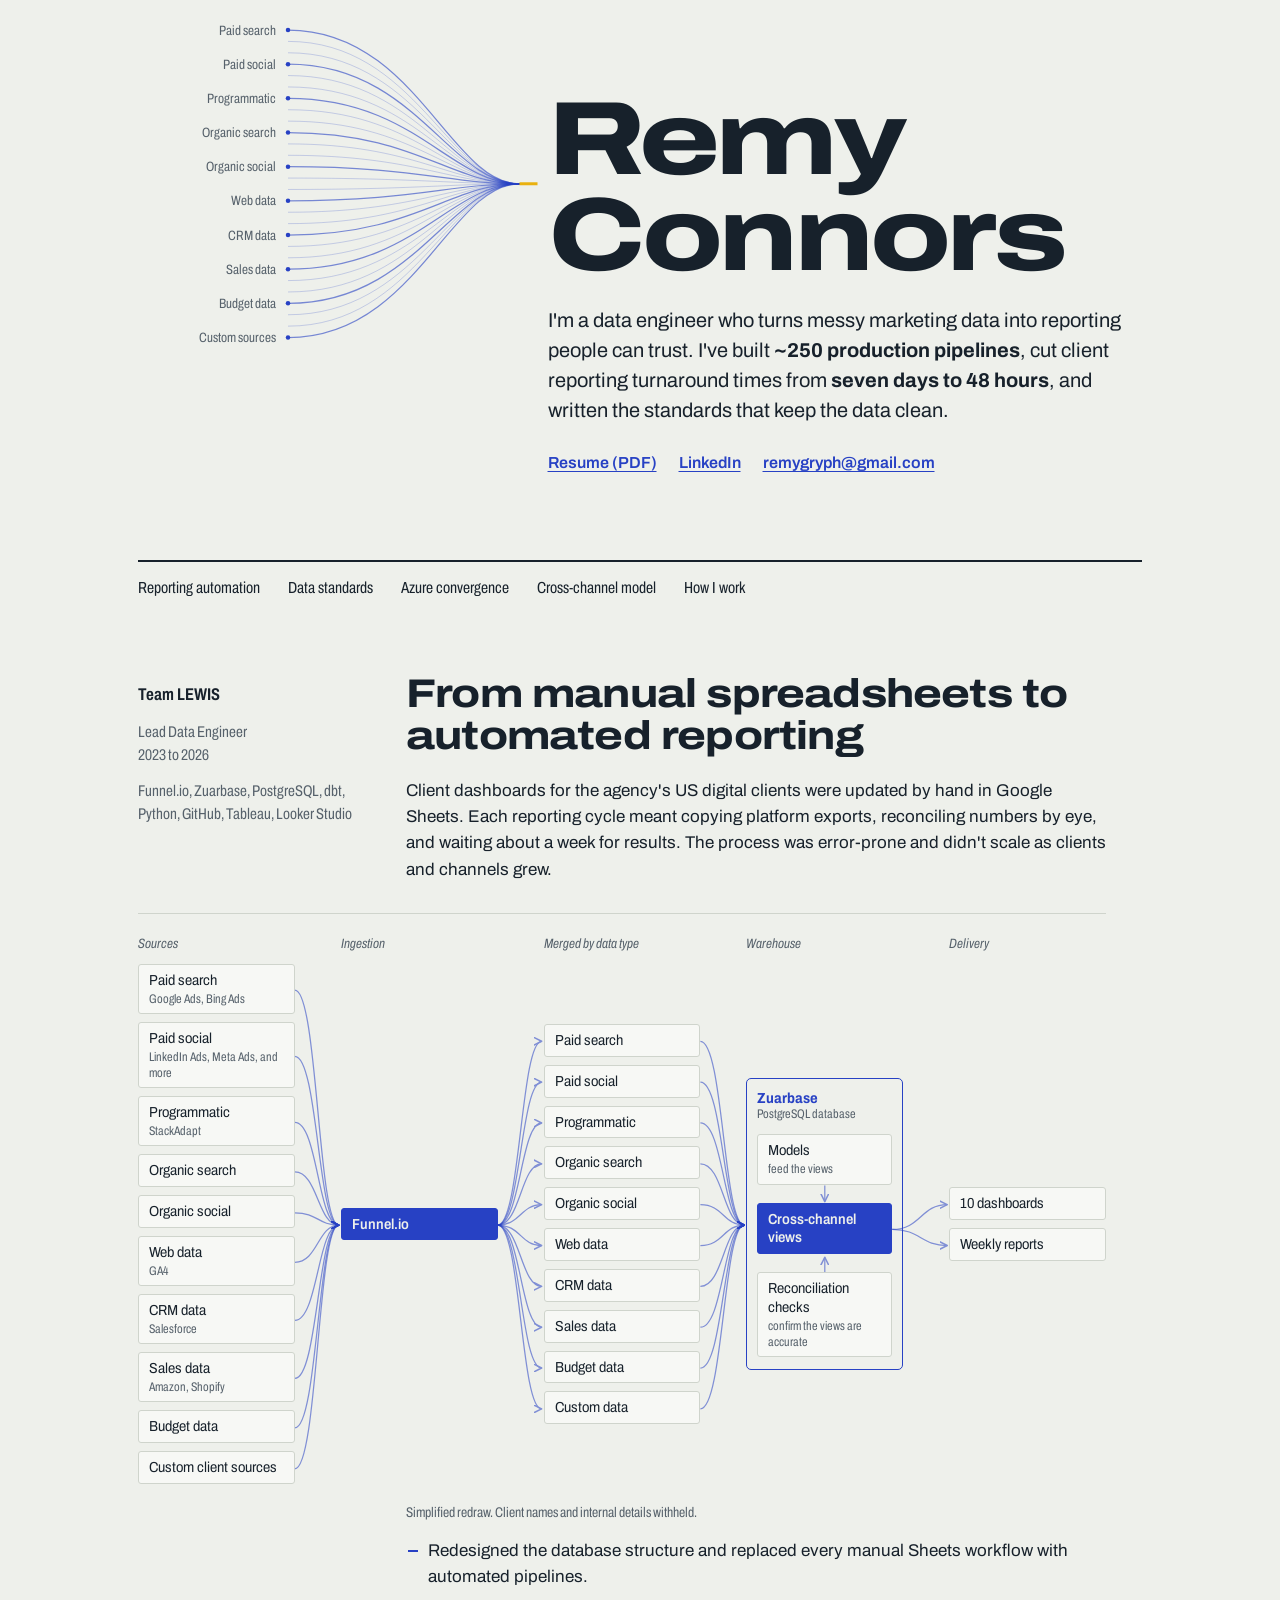
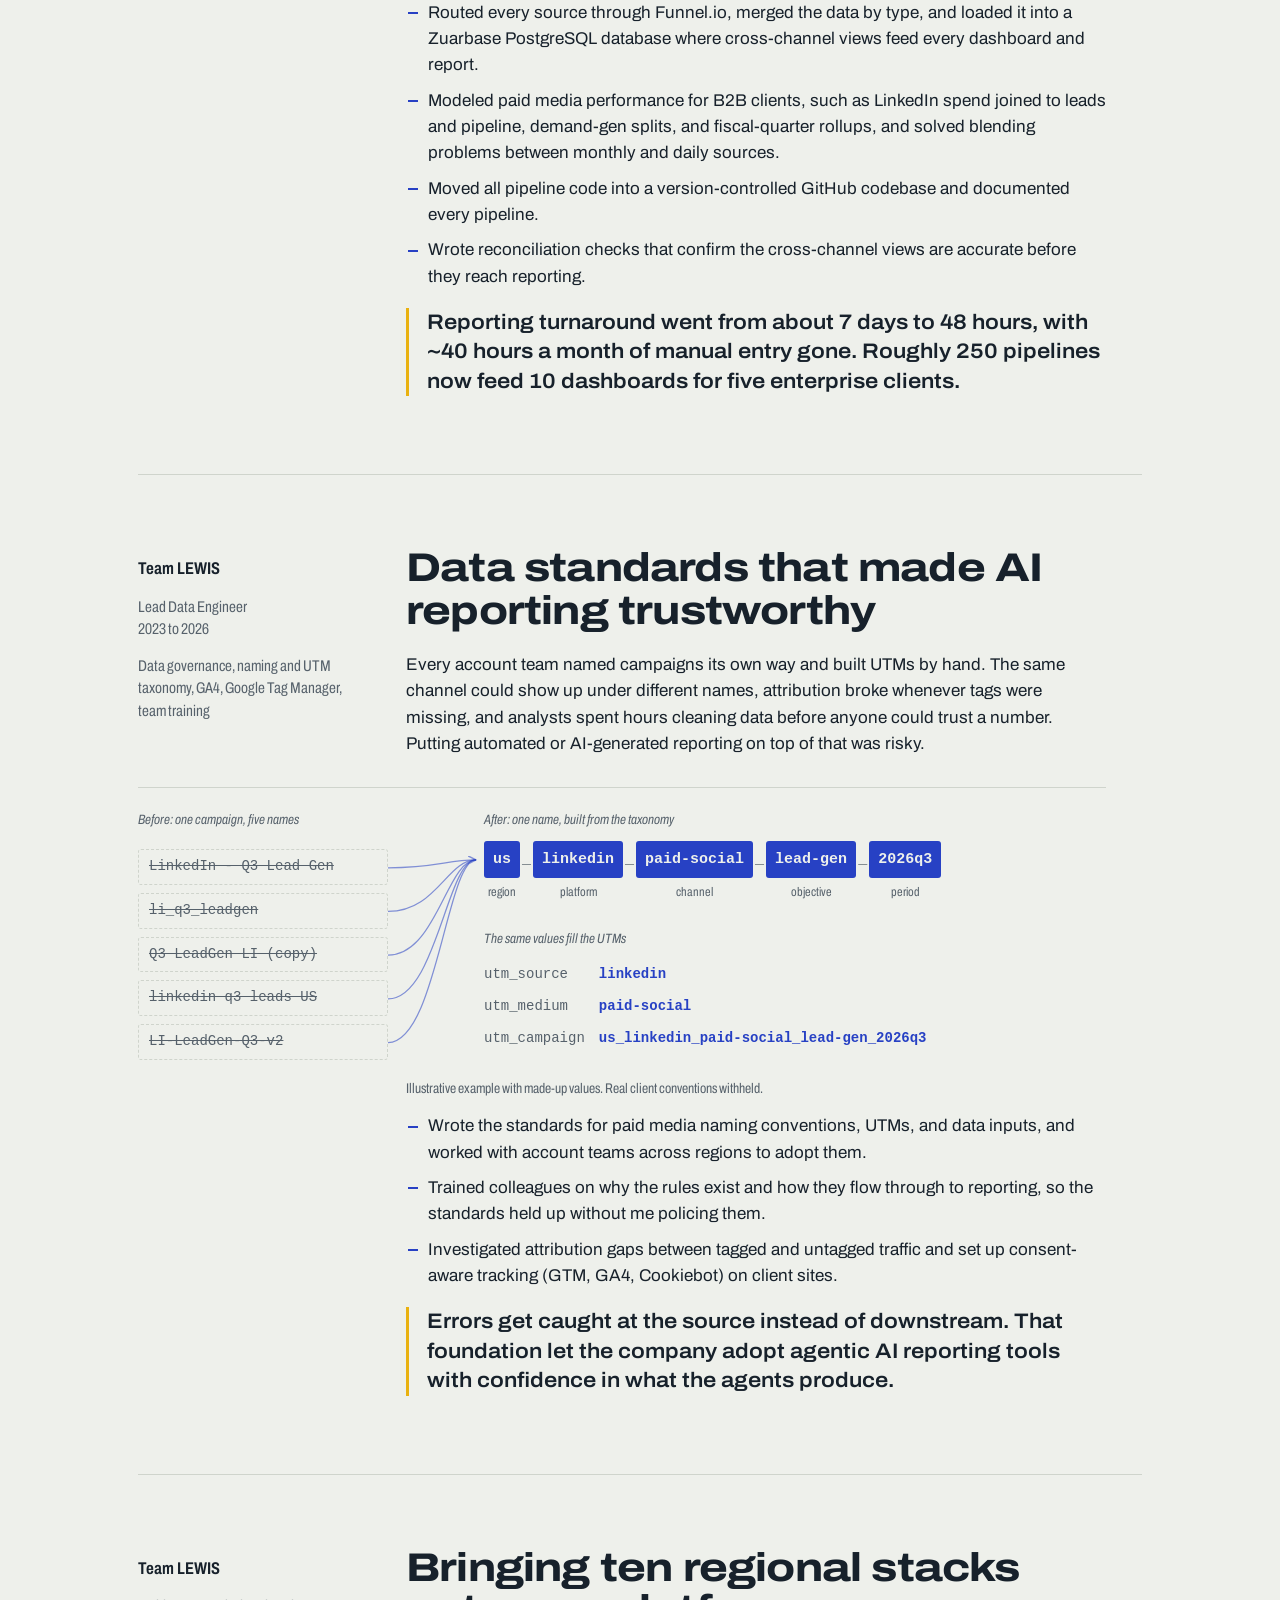
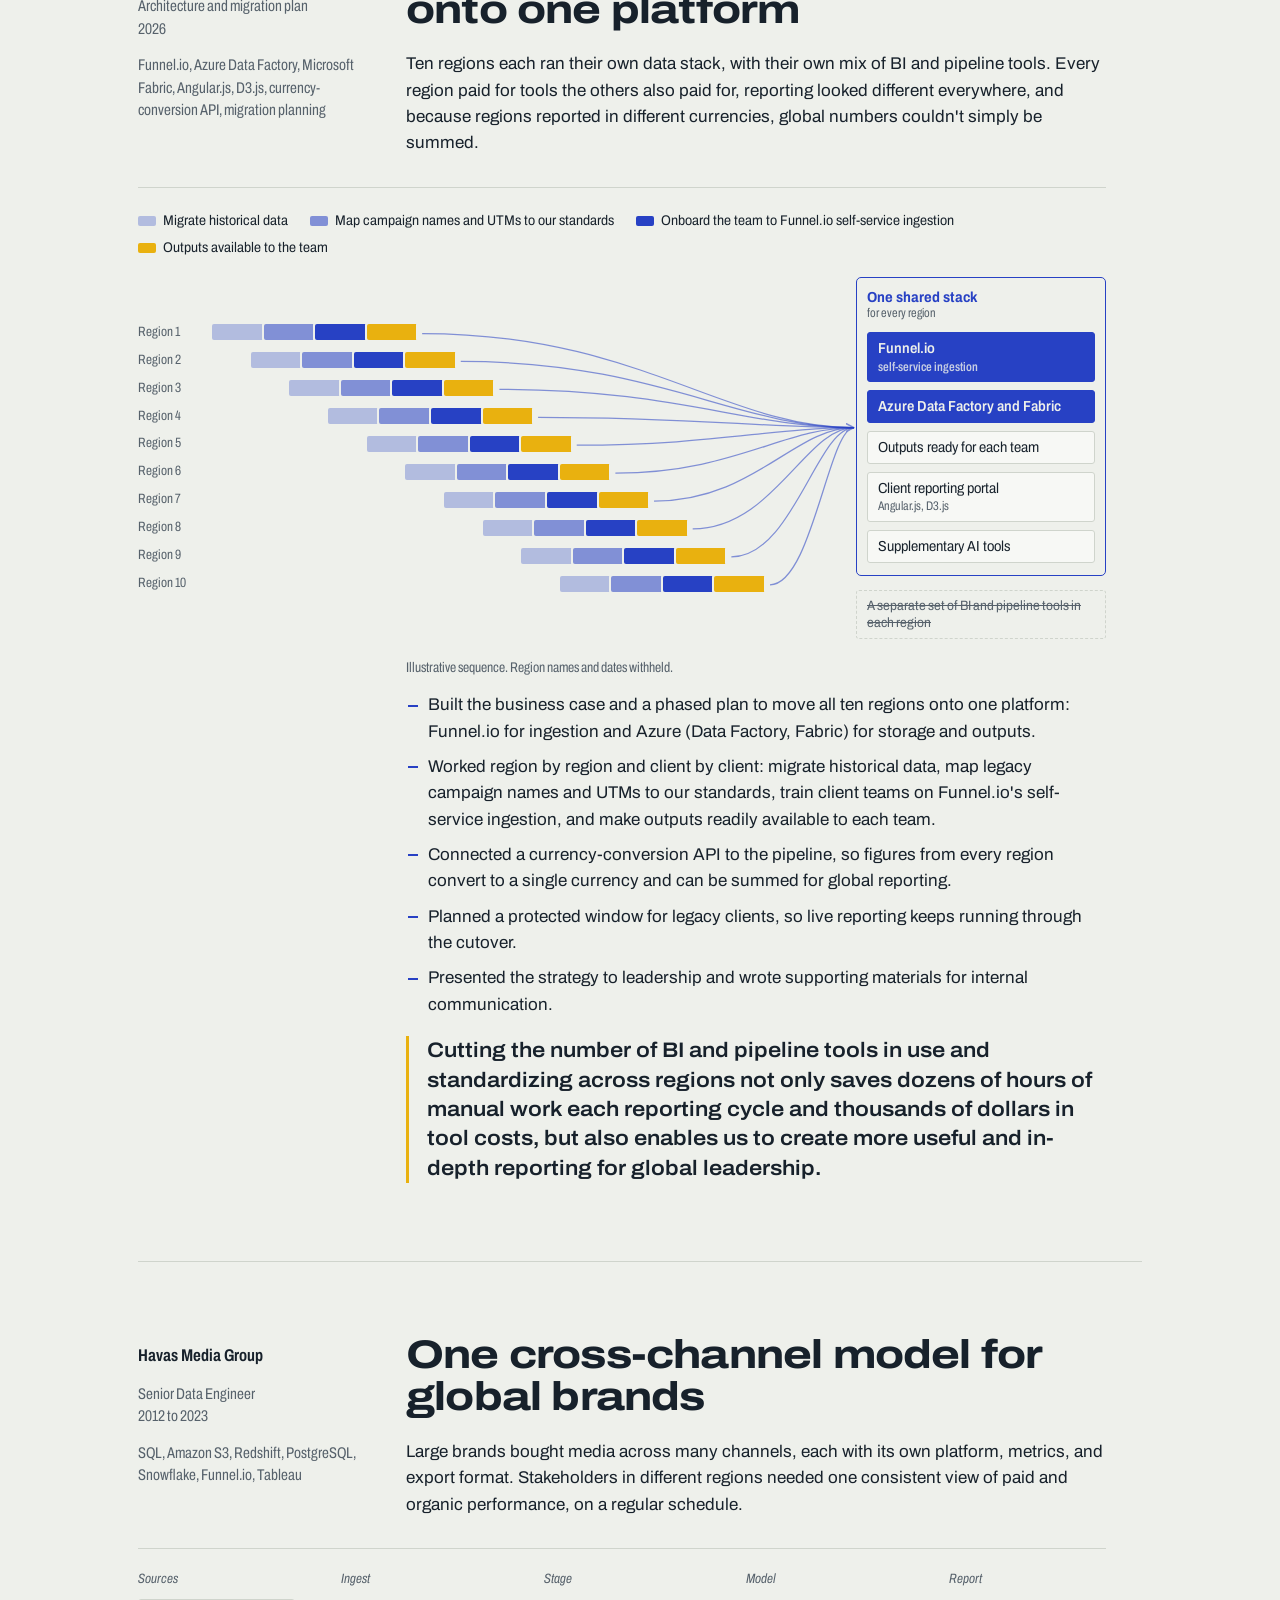
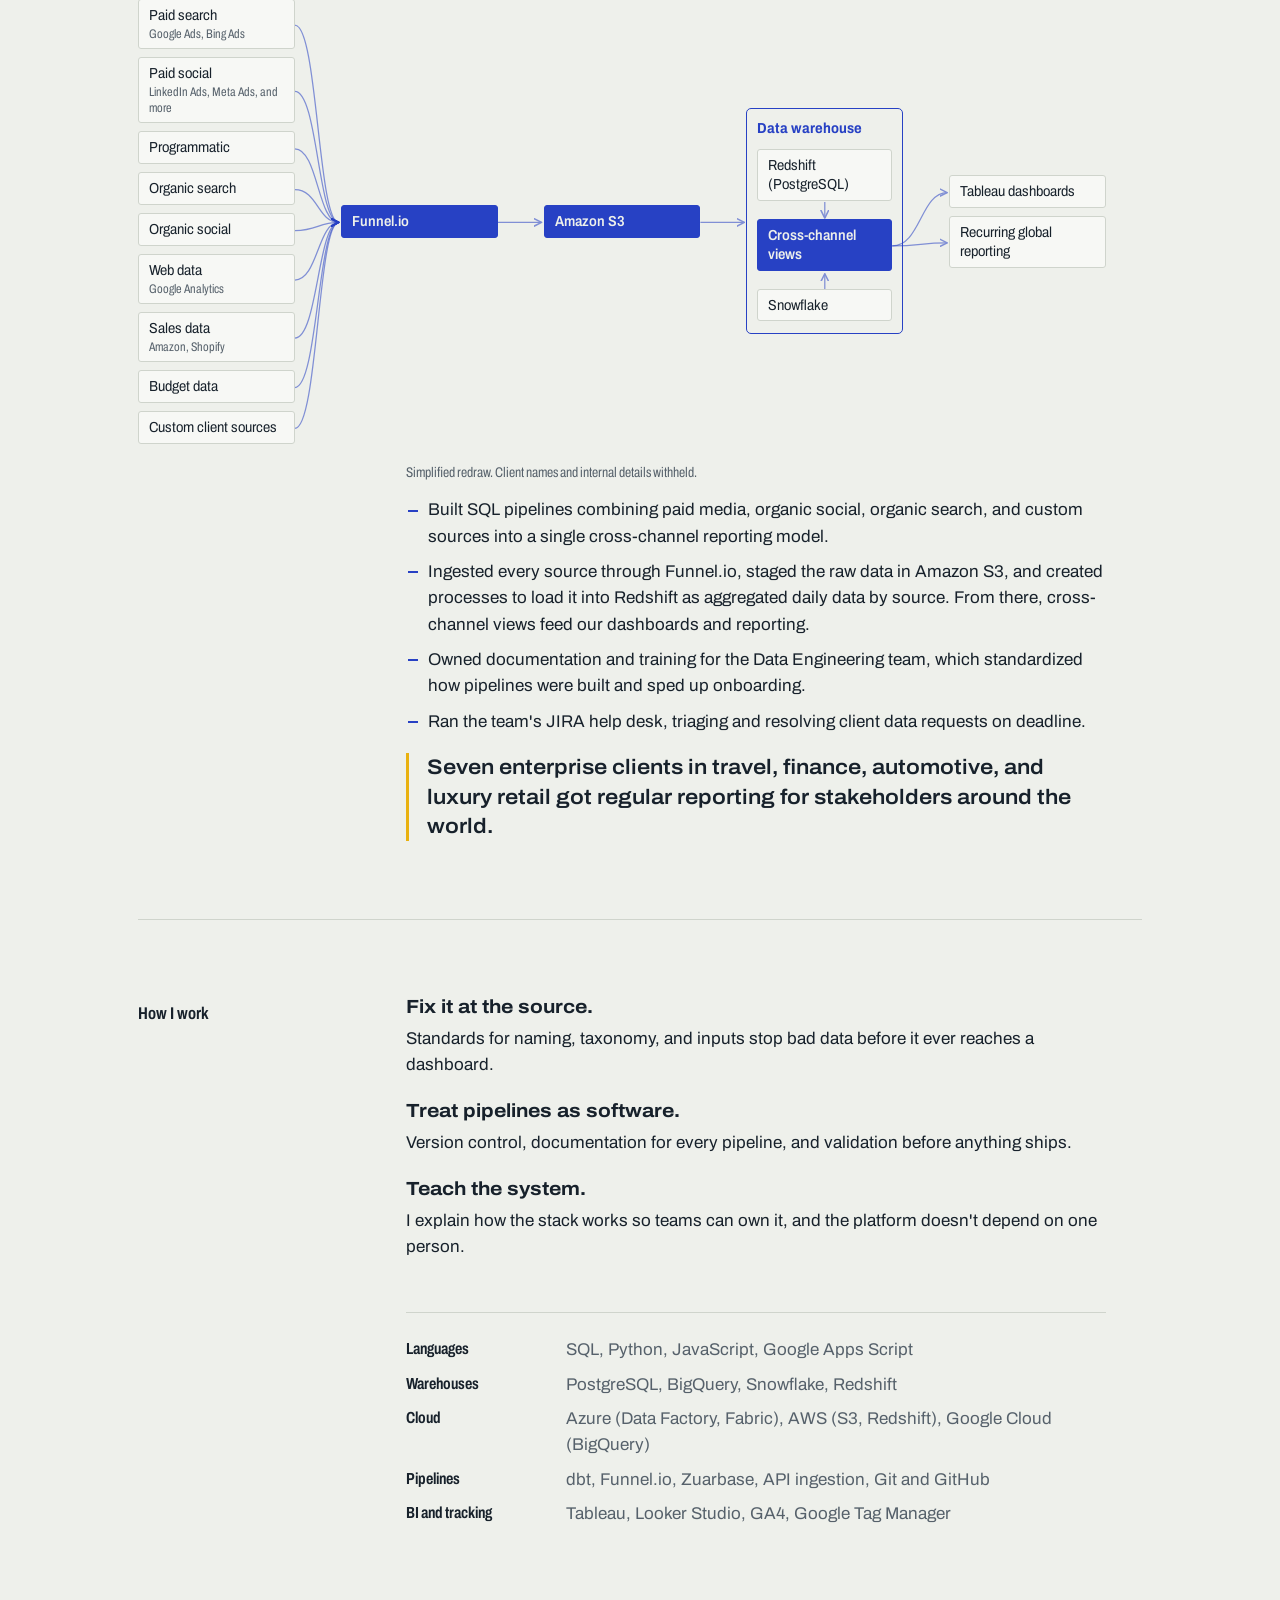
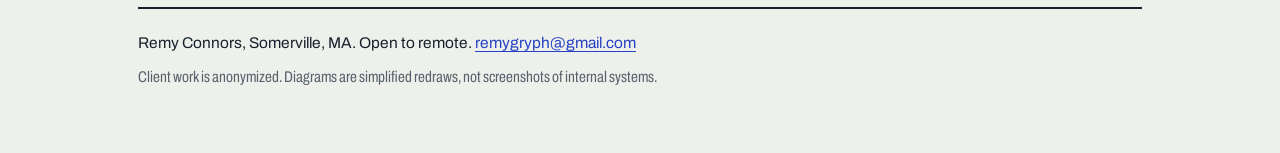
==== commit 58173537: "Update index.html" ====
--- a/portfolio/index.html
+++ b/portfolio/index.html
@@ -254,10 +254,10 @@
     <div class="hero-text">
       <h1>Remy Connors</h1>
       <p class="lede">I'm a data engineer who turns messy marketing data into reporting people can trust.
-        I've built <strong>~250 production pipelines</strong>, cut client reporting from
+        I've built <strong>~250 production pipelines</strong>, cut client reporting turnaround times from
         <strong>seven days to 48 hours</strong>, and written the standards that keep the data clean.</p>
       <div class="contact">
-        <a href="Remy_Connors_Resume.pdf">Resume (PDF)</a>
+        <a href="Remy_Connors_Resume-2.pdf">Resume (PDF)</a>
         <a href="https://www.linkedin.com/in/remyconnors">LinkedIn</a>
         <a href="mailto:remygryph@gmail.com">remygryph@gmail.com</a>
       </div>
@@ -791,4 +791,4 @@
 })();
 </script>
 </body>
-</html>+</html>
